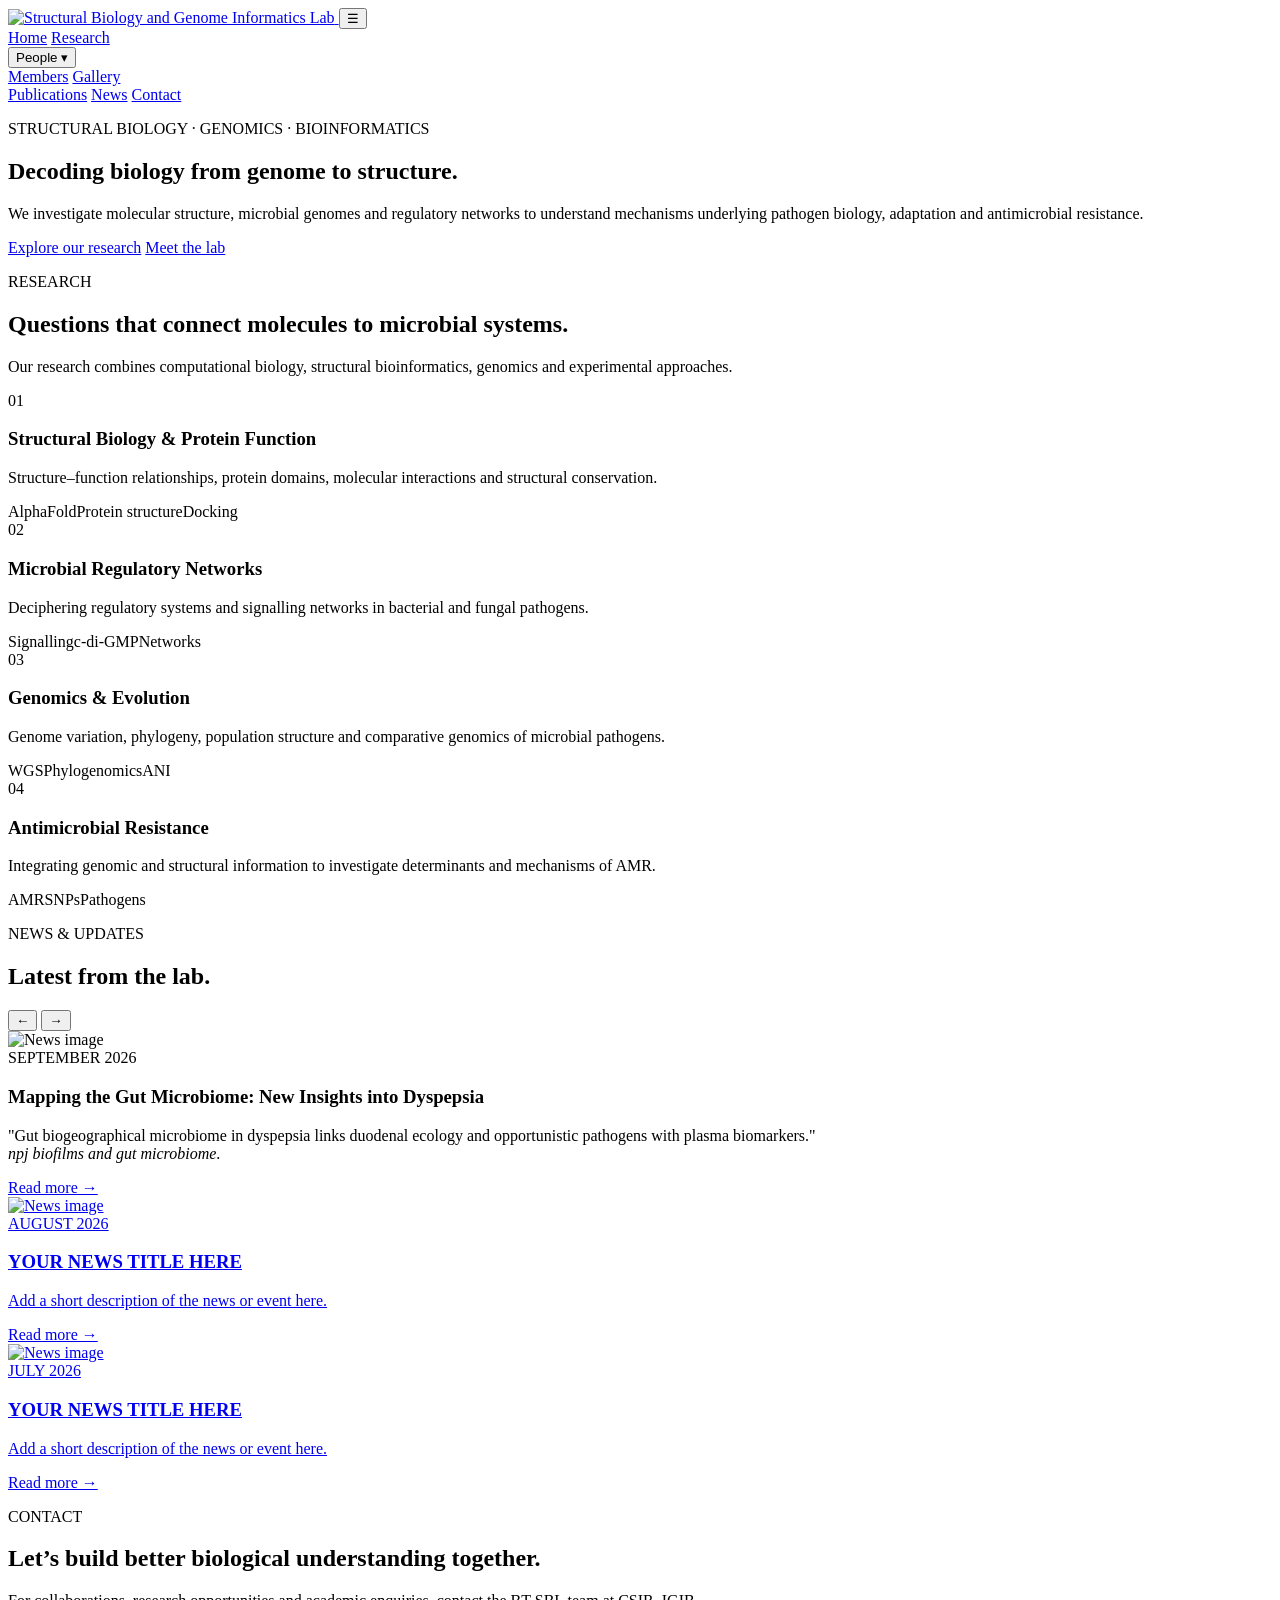
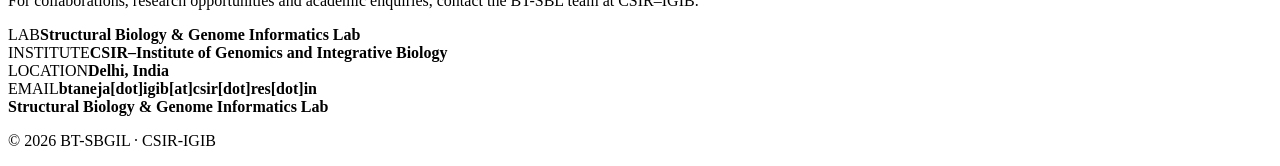
==== index.html @ 3b5c6968 "Add files via upload" ====
<!DOCTYPE html>
<html lang="en">
<head>
  <meta charset="UTF-8">
  <meta name="viewport" content="width=device-width, initial-scale=1.0">
  <meta name="description" content="Structural Biology and Genome Informatics Lab, CSIR-IGIB.">
  <title>Structural Biology & Genome Informatics Lab</title>
  <link rel="preconnect" href="https://fonts.googleapis.com">
  <link rel="preconnect" href="https://fonts.gstatic.com" crossorigin>
  <link href="https://fonts.googleapis.com/css2?family=DM+Sans:wght@400;500;600;700&family=Manrope:wght@500;600;700;800&display=swap" rel="stylesheet">
  <link rel="stylesheet" href="css/style.css">
</head>
<body>

  <header class="site-header">
    <div class="container nav-wrap">

      <a class="brand" href="index.html" aria-label="BT-SBGIL home">
        <img src="assets/logo.png" alt="Structural Biology and Genome Informatics Lab">
      </a>

      <button class="menu-toggle" aria-label="Open navigation" aria-expanded="false">☰</button>

      <nav class="nav" aria-label="Main navigation">
        <a href="index.html">Home</a>
        <a href="#research">Research</a>

        <div class="nav-dropdown">
          <button class="nav-dropdown-button" type="button">People ▾</button>
          <div class="nav-dropdown-menu">
            <a href="members/index.html">Members</a>
            <a href="gallery/index.html">Gallery</a>
          </div>
        </div>

        <a href="publications/index.html">Publications</a>
        <a href="#news">News</a>
        <a href="#contact">Contact</a>
      </nav>

    </div>
  </header>

  <main>

    <section id="home" class="hero">
      <div class="hero-grid container">
        <div class="hero-copy">
          <p class="eyebrow">STRUCTURAL BIOLOGY · GENOMICS · BIOINFORMATICS</p>
          <h1>Decoding biology from <span>genome to structure.</span></h1>
          <p class="hero-text">
            We investigate molecular structure, microbial genomes and regulatory networks
            to understand mechanisms underlying pathogen biology, adaptation and antimicrobial resistance.
          </p>
          <div class="hero-actions">
            <a class="button primary" href="#research">Explore our research</a>
            <a class="button secondary" href="members/index.html">Meet the lab</a>
          </div>
        </div>
      </div>
    </section>


    <section id="research" class="section">
      <div class="container">
        <div class="section-heading">
          <p class="eyebrow">RESEARCH</p>
          <h2>Questions that connect molecules to microbial systems.</h2>
          <p>Our research combines computational biology, structural bioinformatics, genomics and experimental approaches.</p>
        </div>

        <div class="research-grid">
          <article class="research-card featured">
            <span class="card-index">01</span>
            <h3>Structural Biology &amp; Protein Function</h3>
            <p>Structure–function relationships, protein domains, molecular interactions and structural conservation.</p>
            <div class="tags"><span>AlphaFold</span><span>Protein structure</span><span>Docking</span></div>
          </article>

          <article class="research-card">
            <span class="card-index">02</span>
            <h3>Microbial Regulatory Networks</h3>
            <p>Deciphering regulatory systems and signalling networks in bacterial and fungal pathogens.</p>
            <div class="tags"><span>Signalling</span><span>c-di-GMP</span><span>Networks</span></div>
          </article>

          <article class="research-card">
            <span class="card-index">03</span>
            <h3>Genomics &amp; Evolution</h3>
            <p>Genome variation, phylogeny, population structure and comparative genomics of microbial pathogens.</p>
            <div class="tags"><span>WGS</span><span>Phylogenomics</span><span>ANI</span></div>
          </article>

          <article class="research-card">
            <span class="card-index">04</span>
            <h3>Antimicrobial Resistance</h3>
            <p>Integrating genomic and structural information to investigate determinants and mechanisms of AMR.</p>
            <div class="tags"><span>AMR</span><span>SNPs</span><span>Pathogens</span></div>
          </article>
        </div>
      </div>
    </section>

    <!-- NEWS -->
<section class="section news-section" id="news">

  <div class="container">

    <div class="section-head news-head">

      <div>
        <p class="eyebrow">NEWS &amp; UPDATES</p>

        <h2>Latest from the lab.</h2>
      </div>

      <div class="news-controls">

        <button class="news-arrow news-prev" type="button" aria-label="Previous news">
          ←
        </button>

        <button class="news-arrow news-next" type="button" aria-label="Next news">
          →
        </button>

      </div>

    </div>


    <div class="news-slider">

      <div class="news-track">


        <!-- NEWS ITEM 01 -->
        <article class="news-slide">

          <div class="news-image-link">

            <img
              src="assets/news/npj-gut.png"
              alt="News image"
            >

        <div class="news-overlay">

          <span class="news-date">
            SEPTEMBER 2026
          </span>

          <h3>
            Mapping the Gut Microbiome: New Insights into Dyspepsia
          </h3>

          <p>
            "Gut biogeographical microbiome in dyspepsia links duodenal ecology and opportunistic pathogens with plasma biomarkers."<br>
            <em>npj biofilms and gut microbiome</em>.
          </p>

      <a
        class="news-read"
        href="https://www.nature.com/articles/s41522-026-01101-9"
        target="_blank"
        rel="noopener noreferrer"
      >
        Read more →
      </a>

    </div>

  </div>

</article>
                


        <!-- NEWS ITEM 02 -->
        <article class="news-slide">

          <a href="news/news-02.html" class="news-image-link">

            <img
              src="assets/news/news-02.jpg"
              alt="News image"
            >

            <div class="news-overlay">

              <span class="news-date">
                AUGUST 2026
              </span>

              <h3>
                YOUR NEWS TITLE HERE
              </h3>

              <p>
                Add a short description of the news or event here.
              </p>

              <span class="news-read">
                Read more →
              </span>

            </div>

          </a>

        </article>


        <!-- NEWS ITEM 03 -->
        <article class="news-slide">

          <a href="news/news-03.html" class="news-image-link">

            <img
              src="assets/news/news-03.jpg"
              alt="News image"
            >

            <div class="news-overlay">

              <span class="news-date">
                JULY 2026
              </span>

              <h3>
                YOUR NEWS TITLE HERE
              </h3>

              <p>
                Add a short description of the news or event here.
              </p>

              <span class="news-read">
                Read more →
              </span>

            </div>

          </a>

        </article>


      </div>

    </div>


    <!-- DOTS -->
    <div class="news-dots" aria-label="News navigation"></div>

  </div>

</section>

    <section id="contact" class="contact-section">
      <div class="container contact-grid">
        <div>
          <p class="eyebrow light">CONTACT</p>
          <h2>Let’s build better biological understanding together.</h2>
          <p>For collaborations, research opportunities and academic enquiries, contact the BT-SBL team at CSIR–IGIB.</p>
        </div>

        <div class="contact-box">
          <div><span>LAB</span><strong>Structural Biology &amp; Genome Informatics Lab</strong></div>
          <div><span>INSTITUTE</span><strong>CSIR–Institute of Genomics and Integrative Biology</strong></div>
          <div><span>LOCATION</span><strong>Delhi, India</strong></div>
          <div><span>EMAIL</span><strong>btaneja[dot]igib[at]csir[dot]res[dot]in</strong></div>
        </div>
      </div>
    </section>

  </main>

  <footer>
    <div class="container footer-wrap">
      <div><strong>Structural Biology &amp; Genome Informatics Lab</strong></div>
      <p>© 2026 BT-SBGIL · CSIR-IGIB</p>
    </div>
  </footer>

  <script src="js/script.js"></script>
</body>
</html>
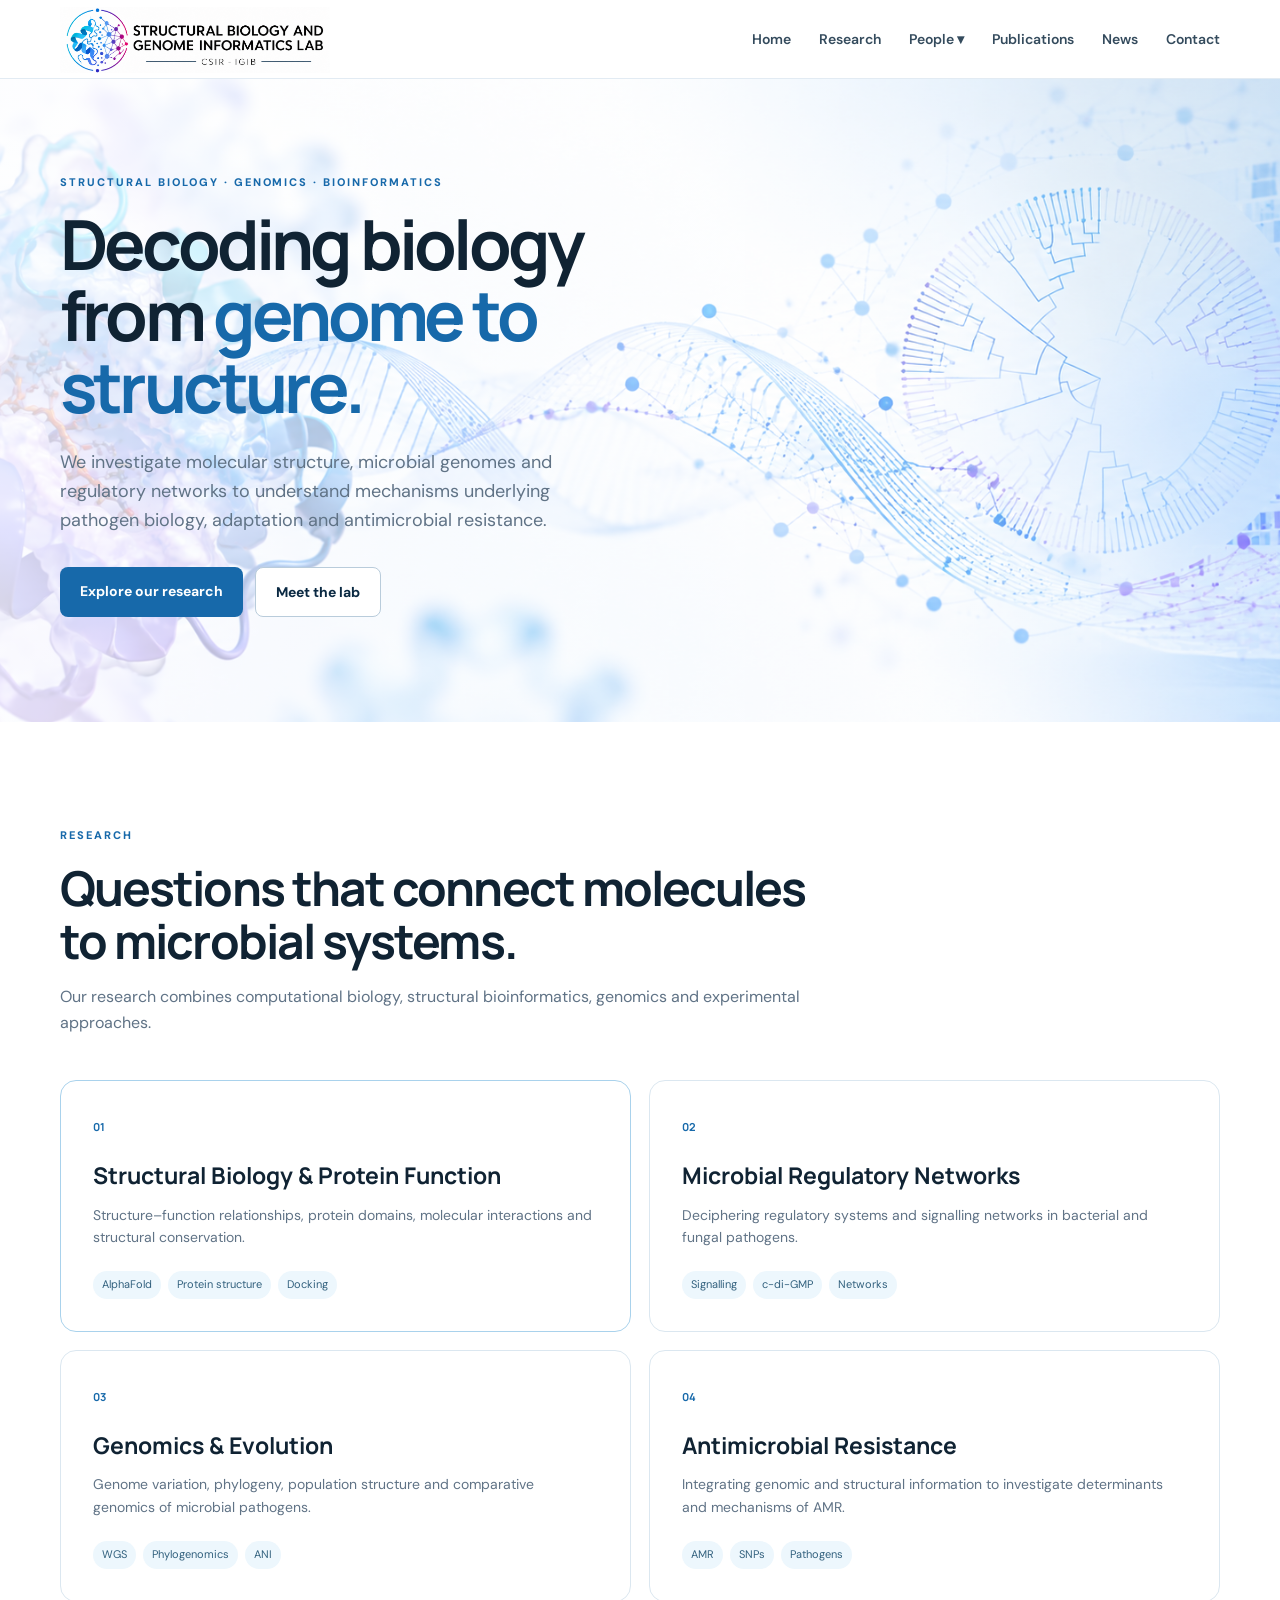
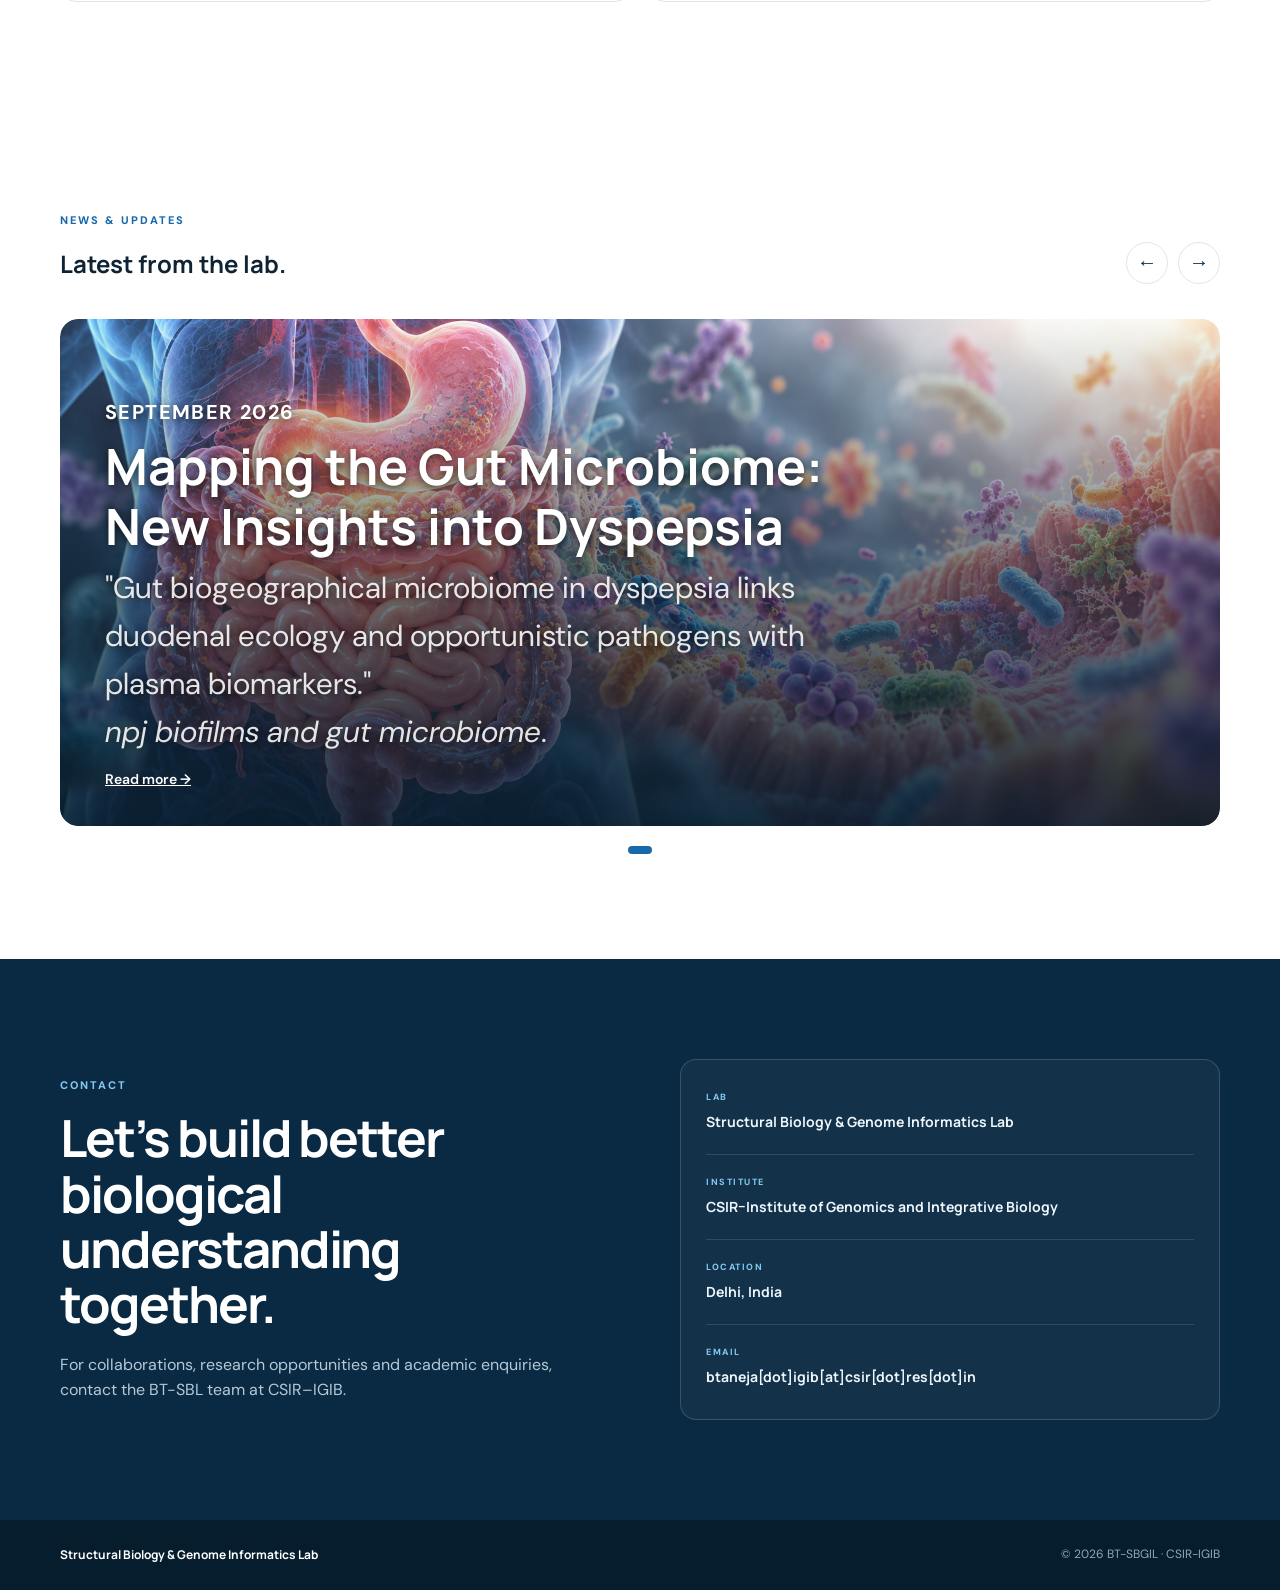
==== commit f548f8dd: "Delete news items 02 and 03 from index.html Removed two news items from the index.html file." ====
--- a/index.html
+++ b/index.html
@@ -176,75 +176,7 @@
                 
 
 
-        <!-- NEWS ITEM 02 -->
-        <article class="news-slide">
-
-          <a href="news/news-02.html" class="news-image-link">
-
-            <img
-              src="assets/news/news-02.jpg"
-              alt="News image"
-            >
-
-            <div class="news-overlay">
-
-              <span class="news-date">
-                AUGUST 2026
-              </span>
-
-              <h3>
-                YOUR NEWS TITLE HERE
-              </h3>
-
-              <p>
-                Add a short description of the news or event here.
-              </p>
-
-              <span class="news-read">
-                Read more →
-              </span>
-
-            </div>
-
-          </a>
-
-        </article>
-
-
-        <!-- NEWS ITEM 03 -->
-        <article class="news-slide">
-
-          <a href="news/news-03.html" class="news-image-link">
-
-            <img
-              src="assets/news/news-03.jpg"
-              alt="News image"
-            >
-
-            <div class="news-overlay">
-
-              <span class="news-date">
-                JULY 2026
-              </span>
-
-              <h3>
-                YOUR NEWS TITLE HERE
-              </h3>
-
-              <p>
-                Add a short description of the news or event here.
-              </p>
-
-              <span class="news-read">
-                Read more →
-              </span>
-
-            </div>
-
-          </a>
-
-        </article>
-
+        
 
       </div>
 
--- a/css/style.css
+++ b/css/style.css
@@ -0,0 +1,757 @@
+*{box-sizing:border-box;margin:0;padding:0}
+:root{--blue:#1769aa;--deep:#0a2942;--ink:#102333;--muted:#607386;--line:#dbe7f0;--soft:#f4f8fb;--white:#fff}
+html{scroll-behavior:smooth}
+body{font-family:"DM Sans",Arial,sans-serif;color:var(--ink);background:#fff;line-height:1.6}
+h1,h2,h3,strong{font-family:"Manrope",Arial,sans-serif}
+.container{width:min(1160px,calc(100% - 48px));margin:auto}
+
+.site-header{position:sticky;top:0;z-index:20;background:rgba(255,255,255,.94);backdrop-filter:blur(14px);border-bottom:1px solid rgba(219,231,240,.8)}
+.nav-wrap{height:78px;display:flex;align-items:center;justify-content:space-between}
+.brand{display:flex;align-items:center;gap:12px;text-decoration:none;color:var(--deep)}
+.brand strong{font-size:13px;line-height:1.15;letter-spacing:.01em}
+.brand small{display:block;color:var(--muted);font-size:10px;margin-top:4px;letter-spacing:.1em;text-transform:uppercase}
+.brand img{width:270px;height:auto;display:block}
+.brand{transform:translateY(1px)}
+
+.nav{display:flex;gap:28px;align-items:center}
+.nav a{color:#344b5d;text-decoration:none;font-size:14px;font-weight:600}
+.nav a:hover{color:var(--blue)}
+
+.nav-dropdown{position:relative}
+.nav-dropdown-button{border:0;background:none;color:#344b5d;font-family:"DM Sans",Arial,sans-serif;font-size:14px;font-weight:600;cursor:pointer;padding:0}
+.nav-dropdown-button:hover{color:var(--blue)}
+.nav-dropdown-menu{position:absolute;top:30px;left:-15px;min-width:150px;padding:8px 0;background:#fff;border:1px solid var(--line);border-radius:8px;box-shadow:0 12px 30px rgba(20,73,105,.12);opacity:0;visibility:hidden;transform:translateY(5px);transition:.2s ease;z-index:100}
+.nav-dropdown-menu a{display:block;padding:9px 16px;color:#344b5d;text-decoration:none;font-size:14px;white-space:nowrap}
+.nav-dropdown-menu a:hover{background:var(--soft);color:var(--blue)}
+.nav-dropdown:hover .nav-dropdown-menu{opacity:1;visibility:visible;transform:translateY(0)}
+
+.menu-toggle{display:none;border:0;background:none;font-size:24px;color:var(--deep);cursor:pointer}
+
+.hero{overflow:hidden;background:linear-gradient(90deg,rgba(255,255,255,.82) 0%,rgba(255,255,255,.55) 50%,rgba(255,255,255,.25) 100%),url("../assets/backdrop.png");background-size:cover;background-position:center;background-repeat:no-repeat;padding:95px 0 105px}
+.hero-grid{display:grid;grid-template-columns:1.02fr .98fr;align-items:center;gap:50px}
+.eyebrow{color:var(--blue);font-size:11px;font-weight:800;letter-spacing:.18em;margin-bottom:16px}
+.hero h1{font-size:clamp(44px,5.4vw,72px);line-height:1.04;letter-spacing:-.055em;max-width:680px}
+.hero h1 span{color:var(--blue)}
+.hero-text{font-size:18px;color:var(--muted);max-width:620px;margin:25px 0 32px}
+.hero-actions{display:flex;gap:12px;flex-wrap:wrap}
+.button{padding:13px 20px;border-radius:8px;text-decoration:none;font-weight:700;font-size:14px}
+.primary{background:var(--blue);color:#fff}
+.secondary{border:1px solid #b9ccdb;color:var(--deep);background:#fff}
+
+.molecular-art{height:430px;position:relative;border-radius:28px;background:radial-gradient(circle at 55% 45%,#d9efff 0,#eef8ff 36%,#fff 70%);border:1px solid #d8eaf7;overflow:hidden}
+.molecular-art:before,.molecular-art:after{content:"";position:absolute;border:1px solid #9bc8e7;border-radius:50%;width:310px;height:310px;left:50%;top:50%;transform:translate(-50%,-50%) rotate(30deg);opacity:.5}
+.molecular-art:after{transform:translate(-50%,-50%) rotate(-30deg)}
+.orb{position:absolute;border-radius:50%;background:var(--blue);box-shadow:0 0 0 9px rgba(23,105,170,.09)}
+.orb-a{width:18px;height:18px;top:24%;left:24%}
+.orb-b{width:14px;height:14px;top:67%;left:70%;background:#6faed3}
+.orb-c{width:12px;height:12px;top:20%;left:73%;background:#88bfdc}
+.dna-line{position:absolute;width:390px;height:210px;left:50%;top:50%;transform:translate(-50%,-50%) rotate(-18deg);border-left:3px solid #1769aa;border-right:3px solid #8dc3e2;border-radius:50%;opacity:.85}
+.dna-line:before,.dna-line:after{content:"";position:absolute;left:20px;right:20px;height:2px;background:#8dc3e2;box-shadow:0 35px #8dc3e2,0 70px #8dc3e2,0 105px #8dc3e2,0 140px #8dc3e2,0 175px #8dc3e2;top:15px}
+.protein-shape{position:absolute;width:180px;height:180px;left:50%;top:50%;transform:translate(-50%,-50%) rotate(14deg)}
+.protein-shape span{position:absolute;width:62px;height:28px;border:8px solid #1769aa;border-radius:50%;transform:rotate(var(--r));left:60px;top:72px}
+.protein-shape span:nth-child(1){--r:15deg}
+.protein-shape span:nth-child(2){--r:75deg}
+.protein-shape span:nth-child(3){--r:135deg}
+.protein-shape span:nth-child(4){--r:195deg}
+.protein-shape span:nth-child(5){--r:255deg}
+.art-label{position:absolute;font:800 10px "Manrope";letter-spacing:.16em;color:#4d7896;background:#fff;padding:7px 9px;border-radius:6px;border:1px solid #d5e7f3}
+.label-one{top:18%;right:15%}
+.label-two{bottom:17%;left:13%}
+.label-three{bottom:22%;right:12%}
+
+.intro-strip{border-bottom:1px solid var(--line);background:#fff}
+.intro-grid{display:grid;grid-template-columns:repeat(3,1fr)}
+.intro-grid>div{padding:32px 35px;border-right:1px solid var(--line)}
+.intro-grid>div:last-child{border:0}
+.number{color:var(--blue);font:700 11px "Manrope"}
+.intro-grid h3{font-size:18px;margin:8px 0 5px}
+.intro-grid p{font-size:13px;color:var(--muted)}
+
+.section{padding:105px 0}
+.section-soft{background:var(--soft)}
+.section-heading{max-width:760px;margin-bottom:45px}
+.section-heading h2{font-size:clamp(32px,4vw,48px);line-height:1.12;letter-spacing:-.04em}
+.section-heading>p:last-child{color:var(--muted);margin-top:16px}
+
+.research-grid{display:grid;grid-template-columns:repeat(2,1fr);gap:18px}
+.research-card{padding:32px;border:1px solid var(--line);border-radius:16px;background:#fff;min-height:245px;transition:.25s}
+.research-card:hover{transform:translateY(-4px);box-shadow:0 16px 35px rgba(20,73,105,.08)}
+.research-card.featured{border-color:#a9d2ec}
+.card-index{font:700 11px "Manrope";color:var(--blue)}
+.research-card h3{font-size:23px;margin:18px 0 10px}
+.research-card p{color:var(--muted);font-size:14px;max-width:500px}
+.tags{display:flex;gap:7px;flex-wrap:wrap;margin-top:23px}
+.tags span{font-size:11px;color:#32617e;background:#edf7fd;border-radius:20px;padding:5px 9px}
+
+.split-heading{display:grid;grid-template-columns:1fr .7fr;gap:70px;align-items:end}
+.people-grid{display:grid;grid-template-columns:1.3fr 1fr;gap:20px}
+.person-card{background:#fff;border:1px solid var(--line);border-radius:16px;padding:22px;display:flex;gap:20px;align-items:center}
+.photo-placeholder{width:125px;height:145px;border-radius:12px;background:linear-gradient(145deg,#dceffc,#f6fbff);display:grid;place-items:center;color:#6b9abb;font:800 24px "Manrope";flex-shrink:0}
+.role,.news-date{font-size:10px;font-weight:800;letter-spacing:.16em;color:var(--blue)}
+.person-card h3{font-size:21px;margin:7px 0}
+.person-card p:last-child{font-size:13px;color:var(--muted)}
+.edit-note{font-size:12px;color:#7890a1;margin-top:16px}
+
+.publication-list{border-top:1px solid var(--line)}
+.publication-list article{display:grid;grid-template-columns:80px 1fr 40px;gap:20px;align-items:center;padding:25px 0;border-bottom:1px solid var(--line)}
+.publication-list article>span{font:700 12px "Manrope";color:var(--blue)}
+.publication-list h3{font-size:17px}
+.publication-list p{font-size:13px;color:var(--muted);margin-top:3px}
+.publication-list a{color:var(--blue);font-size:22px;text-decoration:none;text-align:right}
+
+.news-grid{display:grid;grid-template-columns:repeat(3,1fr);gap:18px}
+.news-card{padding:30px;border:1px solid var(--line);background:#fff;border-radius:16px;min-height:220px}
+.news-card h3{font-size:20px;margin:20px 0 9px}
+.news-card p{font-size:14px;color:var(--muted)}
+
+.contact-section{background:var(--deep);color:#fff;padding:100px 0}
+.contact-grid{display:grid;grid-template-columns:1fr 1fr;gap:80px;align-items:center}
+.eyebrow.light{color:#83c8f1}
+.contact-section h2{font-size:clamp(34px,4vw,52px);line-height:1.08;letter-spacing:-.04em}
+.contact-section>div>div:first-child>p:last-child{color:#b5c9d8;margin-top:20px;max-width:570px}
+.contact-box{border:1px solid rgba(255,255,255,.16);border-radius:16px;padding:10px 25px;background:rgba(255,255,255,.04)}
+.contact-box div{padding:20px 0;border-bottom:1px solid rgba(255,255,255,.12)}
+.contact-box div:last-child{border:0}
+.contact-box span{display:block;font-size:9px;letter-spacing:.17em;color:#83c8f1;font-weight:800;margin-bottom:4px}
+.contact-box strong{font-size:14px;color:#edf6fb}
+
+footer{background:#061d2e;color:#8fa8b8;padding:25px 0;font-size:12px}
+.footer-wrap{display:flex;justify-content:space-between;gap:20px}
+.footer-wrap strong{color:#fff;margin-right:10px}
+
+@media(max-width:850px){
+  .nav{display:none;position:absolute;left:0;right:0;top:78px;background:#fff;padding:18px 24px;border-bottom:1px solid var(--line);flex-direction:column;align-items:flex-start;gap:16px}
+  .nav.open{display:flex}
+  .menu-toggle{display:block}
+  .nav-dropdown{width:100%}
+  .nav-dropdown-button{font-size:14px}
+  .nav-dropdown-menu{position:static;display:none;opacity:1;visibility:visible;transform:none;border:0;box-shadow:none;padding:5px 0 0 15px}
+  .nav-dropdown:hover .nav-dropdown-menu{display:block}
+  .nav-dropdown-menu a{padding:6px 0}
+  .hero-grid,.contact-grid{grid-template-columns:1fr}
+  .molecular-art{height:350px}
+  .intro-grid,.news-grid{grid-template-columns:1fr}
+  .intro-grid>div{border-right:0;border-bottom:1px solid var(--line)}
+  .section{padding:75px 0}
+  .research-grid,.people-grid{grid-template-columns:1fr}
+  .split-heading{grid-template-columns:1fr;gap:15px}
+  .contact-grid{gap:45px}
+}
+
+@media(max-width:520px){
+  .container{width:min(100% - 30px,1160px)}
+  .brand img{width:220px}
+  .hero{padding:65px 0 70px}
+  .hero h1{font-size:43px}
+  .hero-text{font-size:16px}
+  .molecular-art{height:300px}
+  .publication-list article{grid-template-columns:55px 1fr 25px}
+  .photo-placeholder{width:90px;height:110px}
+  .footer-wrap{flex-direction:column}
+}
+
+.page-hero{padding:90px 0;background:var(--soft);border-bottom:1px solid var(--line)}
+.page-hero h1{margin:0 0 15px;font-size:clamp(2.5rem,6vw,4.5rem);color:var(--deep);line-height:1.05}
+.page-hero p:last-child{max-width:700px;color:var(--muted);font-size:1.1rem}
+.placeholder-content{min-height:350px;padding:40px;border:1px dashed #b9ccd9;border-radius:10px;background:#fbfdff}
+.placeholder-content h2{color:var(--deep);margin-bottom:12px}
+
+
+/* =========================
+   MEMBERS PAGE
+========================= */
+
+.members-hero{
+  padding:90px 0 75px;
+  background:
+    linear-gradient(
+      90deg,
+      rgba(244,248,251,.96),
+      rgba(255,255,255,.92)
+    );
+  border-bottom:1px solid var(--line);
+}
+
+.members-hero h1{
+  font-size:clamp(44px,6vw,68px);
+  line-height:1.05;
+  letter-spacing:-.05em;
+  color:var(--deep);
+}
+
+.members-hero p:last-child{
+  max-width:700px;
+  margin-top:18px;
+  color:var(--muted);
+  font-size:17px;
+}
+
+
+/* =========================
+   PI PROFILE
+========================= */
+
+.pi-section{
+  padding-top:80px;
+  padding-bottom:90px;
+}
+
+.pi-profile{
+  display:grid;
+  grid-template-columns:430px 1fr;
+  gap:60px;
+  align-items:center;
+  max-width:1000px;
+}
+
+.pi-photo{
+  width:100%;
+  height:480px;
+  border-radius:18px;
+  overflow:hidden;
+  background:#edf6fb;
+  border:1px solid var(--line);
+}
+
+.pi-photo img{
+  width:100%;
+  height:100%;
+  object-fit:cover;
+  display:block;
+}
+
+.pi-info{
+  max-width:650px;
+}
+
+.pi-info h2{
+  font-size:clamp(30px,4vw,44px);
+  line-height:1.1;
+  letter-spacing:-.04em;
+  margin:8px 0 14px;
+  color:var(--deep);
+}
+
+.pi-description{
+  color:var(--muted);
+  font-size:16px;
+  margin-bottom:18px;
+}
+
+.profile-button{
+  display:inline-block;
+  margin-top:12px;
+  padding:11px 20px;
+  background:var(--blue);
+  color:#fff;
+  text-decoration:none;
+  border-radius:8px;
+  font-size:12px;
+  font-weight:700;
+  letter-spacing:.08em;
+}
+
+.profile-button:hover{
+  background:var(--deep);
+}
+
+
+/* =========================
+   MEMBER / ALUMNI TABS
+========================= */
+
+.member-directory{
+  background:#fff;
+  padding:30px 0 110px;
+}
+
+
+/* Hide the radio buttons */
+
+.member-directory > .container > input{
+  display:none;
+}
+
+
+/* Tab container */
+
+.member-tabs{
+  display:flex;
+  gap:45px;
+  align-items:flex-end;
+  border-bottom:1px solid var(--line);
+  margin-bottom:45px;
+}
+
+
+/* Tab text */
+
+.member-tab{
+  position:relative;
+  padding-bottom:14px;
+  color:#486174;
+  font-size:16px;
+  font-weight:500;
+  cursor:pointer;
+  white-space:nowrap;
+}
+
+
+/* Hover */
+
+.member-tab:hover{
+  color:var(--blue);
+}
+
+
+/* Active underline */
+
+#current-members:checked ~ .member-tabs label[for="current-members"],
+#alumni:checked ~ .member-tabs label[for="alumni"]{
+  color:var(--blue);
+}
+
+
+/* Underline */
+
+#current-members:checked ~ .member-tabs label[for="current-members"]::after,
+#alumni:checked ~ .member-tabs label[for="alumni"]::after{
+  content:"";
+  position:absolute;
+  left:0;
+  right:0;
+  bottom:-1px;
+  height:2px;
+  background:var(--blue);
+}
+
+
+/* =========================
+   MEMBER PANELS
+========================= */
+
+.member-panel{
+  display:none;
+}
+
+
+/* Current Members visible by default */
+
+#current-members:checked ~ .member-tabs ~ .current-members-panel{
+  display:block;
+}
+
+
+/* Alumni visible when selected */
+
+#alumni:checked ~ .member-tabs ~ .alumni-panel{
+  display:block;
+}
+
+
+/* =========================
+   MEMBER GRID
+========================= */
+
+.member-grid{
+  display:grid;
+  grid-template-columns:repeat(3,1fr);
+  gap:20px;
+}
+
+
+/* =========================
+   MEMBER CARD
+========================= */
+
+.member-card{
+  border:1px solid var(--line);
+  border-radius:16px;
+  background:#fff;
+  overflow:hidden;
+  transition:.25s ease;
+}
+
+.member-card:hover{
+  transform:translateY(-4px);
+  box-shadow:0 16px 35px rgba(20,73,105,.10);
+}
+
+
+/* Photo */
+
+.member-photo{
+  width:100%;
+  aspect-ratio:1 / 1;
+  background:#edf6fb;
+  overflow:hidden;
+}
+
+.member-photo img{
+  width:100%;
+  height:100%;
+  object-fit:cover;
+  display:block;
+}
+
+
+/* Information */
+
+.member-info{
+  padding:22px 22px 25px;
+  text-align:center;
+}
+
+.member-info h3{
+  font-size:19px;
+  line-height:1.2;
+  color:var(--deep);
+  margin-bottom:6px;
+}
+
+.member-role{
+  font-size:13px;
+  font-style:italic;
+  color:var(--blue);
+  margin-bottom:7px;
+}
+
+.member-email{
+  font-size:13px;
+  color:var(--muted);
+  margin-bottom:12px;
+}
+
+.member-research{
+  font-size:13px;
+  line-height:1.55;
+  color:var(--muted);
+}
+
+
+/* =========================
+   MOBILE
+========================= */
+
+@media(max-width:900px){
+
+  .pi-profile{
+    grid-template-columns:330px 1fr;
+    gap:35px;
+  }
+
+  .pi-photo{
+    height:400px;
+  }
+
+  .member-grid{
+    grid-template-columns:repeat(2,1fr);
+  }
+
+}
+
+
+@media(max-width:650px){
+
+  .members-hero{
+    padding:65px 0 55px;
+  }
+
+  .pi-section{
+    padding-top:55px;
+    padding-bottom:65px;
+  }
+
+  .pi-profile{
+    grid-template-columns:1fr;
+    gap:30px;
+  }
+
+  .pi-photo{
+    height:420px;
+  }
+
+  .member-tabs{
+    gap:30px;
+  }
+
+  .member-tab{
+    font-size:14px;
+  }
+
+  .member-grid{
+    grid-template-columns:1fr;
+  }
+
+}
+
+
+@media(max-width:520px){
+
+  .pi-photo{
+    height:380px;
+  }
+
+  .member-tabs{
+    gap:25px;
+  }
+
+}
+/* =========================
+   GALLERY
+   ========================= */
+
+.page-hero{
+  padding:90px 0 70px;
+  background:var(--soft);
+}
+
+.page-hero h1{
+  max-width:800px;
+  font-size:52px;
+  line-height:1.08;
+  margin-bottom:18px;
+  color:var(--deep);
+}
+
+.page-hero > .container > p:last-child{
+  max-width:700px;
+  color:var(--muted);
+  font-size:17px;
+  line-height:1.7;
+}
+
+.gallery-section{
+  background:#fff;
+}
+
+.gallery-grid{
+  display:grid;
+  grid-template-columns:repeat(2,1fr);
+  gap:28px;
+}
+
+.gallery-item{
+  margin:0;
+  overflow:hidden;
+  border-radius:16px;
+  background:#fff;
+  border:1px solid var(--line);
+}
+
+.gallery-item img{
+  width:100%;
+  display:block;
+  aspect-ratio:4 / 3;
+  object-fit:cover;
+  transition:transform .35s ease;
+}
+
+.gallery-item:hover img{
+  transform:scale(1.03);
+}
+
+.gallery-item figcaption{
+  padding:16px 20px 18px;
+  color:var(--muted);
+  font-size:14px;
+  line-height:1.5;
+}
+
+
+@media (max-width:760px){
+
+  .page-hero{
+    padding:65px 0 50px;
+  }
+
+  .page-hero h1{
+    font-size:38px;
+  }
+
+  .gallery-grid{
+    grid-template-columns:1fr;
+    gap:20px;
+  }
+
+}
+
+
+/* =========================
+   NEWS CAROUSEL
+   ========================= */
+
+.news-section{
+  background:#fff;
+}
+
+.news-head{
+  display:flex;
+  align-items:flex-end;
+  justify-content:space-between;
+  margin-bottom:35px;
+}
+
+.news-controls{
+  display:flex;
+  gap:10px;
+}
+
+.news-arrow{
+  width:42px;
+  height:42px;
+  border:1px solid var(--line);
+  border-radius:50%;
+  background:#fff;
+  color:var(--deep);
+  font-size:20px;
+  cursor:pointer;
+  transition:.2s ease;
+}
+
+.news-arrow:hover{
+  background:var(--blue);
+  border-color:var(--blue);
+  color:#fff;
+}
+
+.news-slider{
+  width:100%;
+  overflow:hidden;
+  border-radius:18px;
+}
+
+.news-track{
+  display:flex;
+  transition:transform .6s ease;
+}
+
+.news-slide{
+  min-width:100%;
+}
+
+.news-image-link{
+  position:relative;
+  display:block;
+  width:100%;
+  aspect-ratio:16 / 7;
+  overflow:hidden;
+  border-radius:18px;
+  background:#edf4f8;
+  text-decoration:none;
+}
+.news-image-link img{
+  width:100%;
+  height:100%;
+  display:block;
+  object-fit:cover;
+  opacity:0.85;
+  transition:transform .10s ease;
+}
+
+.news-image-link:hover img{
+  transform:scale(1.03);
+}
+
+.news-overlay{
+  position:absolute;
+  left:0;
+  right:0;
+  bottom:0;
+  padding:80px 45px 35px;
+
+  background:
+    linear-gradient(
+      to top,
+      rgba(5,25,40,.88),
+      rgba(5,25,40,.55),
+      rgba(5,25,40,0)
+    );
+
+  color:#fff;
+}
+
+.news-date{
+  display:block;
+  margin-bottom:8px;
+  font-size:20px;
+  font-weight:700;
+  letter-spacing:1.4px;
+  color:#fff;
+  text-shadow:0 2px 8px rgba(0,0,0,0.65);
+}
+
+.news-overlay h3{
+  max-width:760px;
+  margin-bottom:8px;
+  font-size:50px;
+  line-height:1.2;
+  color:#fff;
+  text-shadow:0 2px 8px rgba(0,0,0,0.65);
+}
+
+.news-overlay p{
+  max-width:700px;
+  margin-bottom:10px;
+  font-size:30px;
+  line-height:1.6;
+  color:rgba(255,255,255,.88);
+  text-shadow:0 2px 8px rgba(0,0,0,0.65);
+}
+
+.news-read{
+  font-size:14px;
+  font-weight:600;
+  color:#fff;
+}
+
+.news-dots{
+  display:flex;
+  justify-content:center;
+  gap:8px;
+  margin-top:20px;
+}
+
+.news-dot{
+  width:8px;
+  height:8px;
+  padding:0;
+  border:0;
+  border-radius:50%;
+  background:#cbd8e1;
+  cursor:pointer;
+  transition:.2s ease;
+}
+
+.news-dot.active{
+  width:24px;
+  border-radius:10px;
+  background:var(--blue);
+}
+
+
+/* MOBILE */
+
+@media(max-width:700px){
+
+  .news-head{
+    align-items:center;
+  }
+
+  .news-image-link{
+    aspect-ratio:4 / 3;
+  }
+
+  .news-overlay{
+    padding:70px 28px 24px;
+  }
+
+  .news-overlay h3{
+    font-size:21px;
+  }
+
+  .news-overlay p{
+    font-size:13px;
+  }
+
+}
